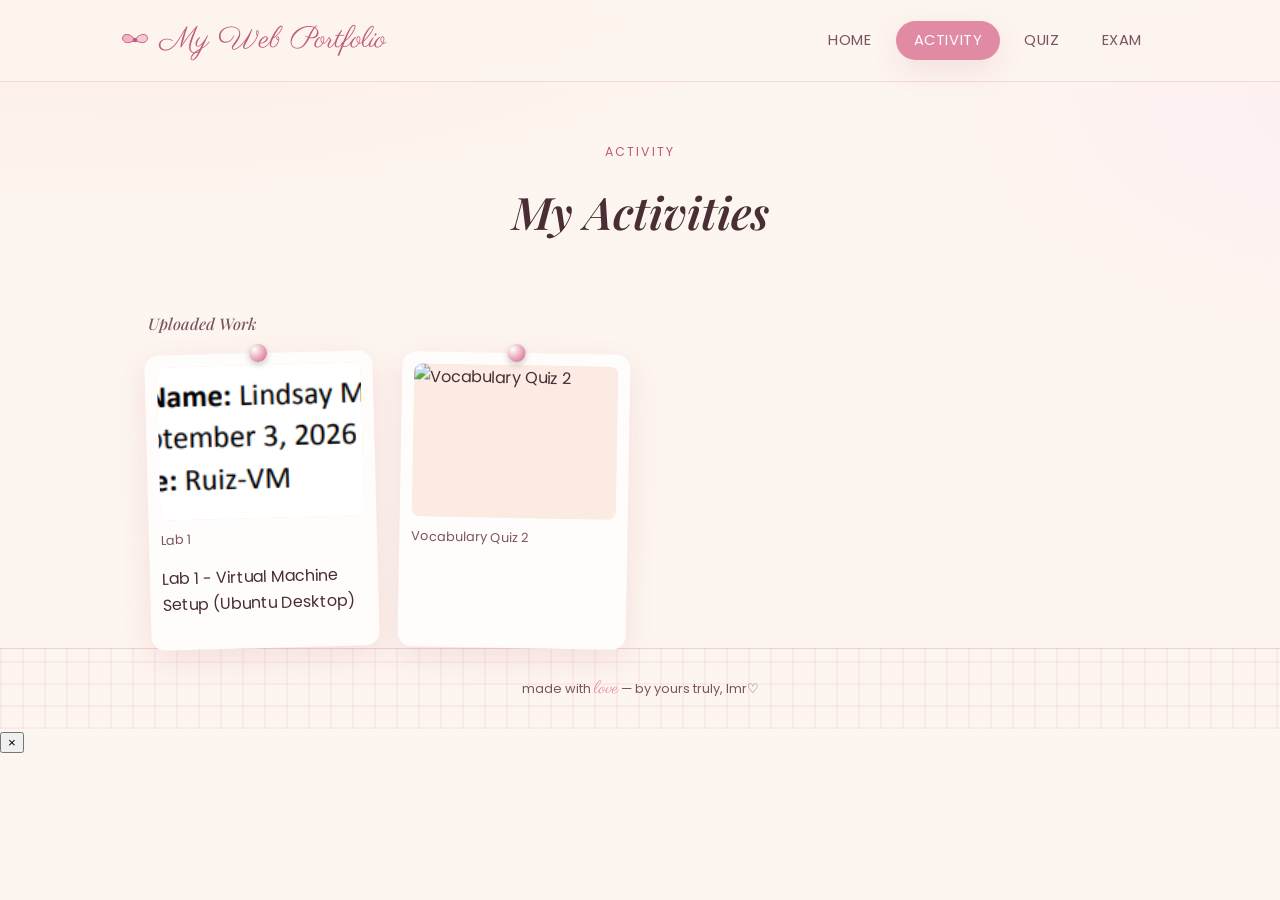
==== activity.html @ f9bc7680 "Update activity.html" ====
<!DOCTYPE html>
<html lang="en">

<head>
    <meta charset="UTF-8">
    <meta name="viewport" content="width=device-width, initial-scale=1.0">
    <title>Activity — Ruiz</title>
    <link rel="stylesheet" href="style.css">
</head>

<body>

    <header class="site-header gingham">
        <div class="wrap nav">
            <a href="index.html" class="brand">
                <svg class="bow-icon" viewBox="0 0 64 64" fill="none" xmlns="http://www.w3.org/2000/svg">
                    <path d="M32 32c-4-8-14-14-22-11-6 2-6 12 0 15 8 4 18-1 22-4z" fill="#f2b3c6" stroke="#c15c78"
                        stroke-width="2" stroke-linejoin="round" />
                    <path d="M32 32c4-8 14-14 22-11 6 2 6 12 0 15-8 4-18-1-22-4z" fill="#f6c9d6" stroke="#c15c78"
                        stroke-width="2" stroke-linejoin="round" />
                    <circle cx="32" cy="32" r="5" fill="#c15c78" />
                </svg>
                My Web Portfolio
            </a>
            <button class="nav-toggle" aria-label="Toggle menu">
                <svg viewBox="0 0 24 24" fill="none" stroke="currentColor" stroke-width="2">
                    <path d="M3 6h18M3 12h18M3 18h18" />
                </svg>
            </button>
            <ul class="nav-links">
                <li><a href="index.html">Home</a></li>
                <li><a href="activity.html" class="active">Activity</a></li>
                <li><a href="quiz.html">Quiz</a></li>
                <li><a href="exam.html">Exam</a></li>
            </ul>
        </div>
    </header>

    <main class="wrap">
        <section class="page-hero">
            <span class="eyebrow">activity</span>
            <h1>My Activities</h1>
        </section>

        <section class="gallery-section">
          
            <div class="gallery-meta">
                <h4>Uploaded Work</h4>
            </div>

            <div class="gallery">

                <!-- ===== copy everything from here... ===== --> 
                
                <div class="card" style="--tilt:-1.5deg;">
                    <span class="pin"></span>
                    <div class="thumb" data-title="Lab 1"
                        data-desc="Lab 1 - Virtual Machine Setup (Ubuntu Desktop)">
                        <img src="Images/Lab1.png" alt="Lab 1" loading="lazy">
                        <a href="Images/Ruiz_Lab1.pdf" target="_blank" type="application/pdf">Open PDF Document</a>
                        <span class="thumb-zoom">
                            <svg viewBox="0 0 24 24" fill="none" stroke="currentColor" stroke-width="2">
                                <circle cx="11" cy="11" r="7" />
                                <path d="M21 21l-4.35-4.35" />
                                <path d="M11 8v6M8 11h6" />
                            </svg>
                        </span>
                    </div>
                    <p class="cap">Lab 1</p>
                    <p class="desc">Lab 1 - Virtual Machine Setup (Ubuntu Desktop)</p>
                </div>
                <!-- ===== ...to here, for each new upload ===== -->

                <div class="card" style="--tilt:1deg;">
                    <span class="pin"></span>
                    <div class="thumb" data-title="Vocabulary Quiz 2" data-desc="">
                        <img src="images/quiz/example2.jpg" alt="Vocabulary Quiz 2" loading="lazy">
                        <span class="thumb-zoom">
                            <svg viewBox="0 0 24 24" fill="none" stroke="currentColor" stroke-width="2">
                                <circle cx="11" cy="11" r="7" />
                                <path d="M21 21l-4.35-4.35" />
                                <path d="M11 8v6M8 11h6" />
                            </svg>
                        </span>
                    </div>
                    <p class="cap">Vocabulary Quiz 2</p>
                </div>

            </div>
        </section>
    </main>

    <footer class="site-footer gingham">
        <div class="wrap">made with <span class="script">love</span> — by yours truly, lmr♡</div>
    </footer>

    <script src="script.js"></script>
</body>

</html>
---- style.css ----
/* ============================================================
   Portfolio — coquette style
   ============================================================ */

@import url('https://fonts.googleapis.com/css2?family=Playfair+Display:ital,wght@0,500;0,600;1,500;1,600&family=Parisienne&family=Poppins:wght@300;400;500;600&display=swap');

:root {
    --cream: #fdf5ef;
    --cream-2: #fbebe3;
    --blush: #f6c9d6;
    --blush-2: #f2b3c6;
    --rose: #e18aa3;
    --deep: #c15c78;
    --text: #4a2e35;
    --text-soft: #7a5560;
    --gold-2: #cba35c;
    --white: #fffdfb;

    --font-display: 'Playfair Display', serif;
    --font-script: 'Parisienne', cursive;
    --font-body: 'Poppins', sans-serif;

    --radius: 22px;
    --shadow-soft: 0 10px 30px rgba(193, 92, 120, 0.14);
    --shadow-lift: 0 16px 40px rgba(193, 92, 120, 0.22);
}

* {
    box-sizing: border-box;
}

html {
    scroll-behavior: smooth;
}

body {
    margin: 0;
    font-family: var(--font-body);
    color: var(--text);
    background:
        radial-gradient(1200px 500px at 10% -10%, var(--cream-2), transparent 60%),
        radial-gradient(900px 500px at 110% 10%, #fceef2, transparent 55%),
        var(--cream);
    min-height: 100vh;
    line-height: 1.6;
}

.gingham {
    background-image:
        repeating-linear-gradient(0deg, rgba(225, 138, 163, 0.10) 0 2px, transparent 2px 22px),
        repeating-linear-gradient(90deg, rgba(225, 138, 163, 0.10) 0 2px, transparent 2px 22px);
}

a {
    color: inherit;
    text-decoration: none;
}

img {
    max-width: 100%;
    display: block;
}

.wrap {
    max-width: 1040px;
    margin: 0 auto;
    padding: 0 28px;
}

.site-header {
    position: sticky;
    top: 0;
    z-index: 50;
    backdrop-filter: blur(6px);
    background: rgba(253, 245, 239, 0.85);
    border-bottom: 1px solid rgba(193, 92, 120, 0.18);
}

.nav {
    display: flex;
    align-items: center;
    justify-content: space-between;
    padding: 16px 0;
}

.brand {
    display: flex;
    align-items: center;
    gap: 10px;
    font-family: var(--font-script);
    font-size: 1.9rem;
    color: var(--deep);
}

.brand .bow-icon {
    width: 30px;
    height: 30px;
    flex-shrink: 0;
}

.nav-links {
    display: flex;
    gap: 6px;
    list-style: none;
    margin: 0;
    padding: 0;
}

.nav-links a {
    position: relative;
    display: inline-block;
    padding: 8px 18px;
    font-size: 0.92rem;
    letter-spacing: 0.04em;
    text-transform: uppercase;
    color: var(--text-soft);
    border-radius: 999px;
    transition: color .25s ease, background .25s ease;
}

.nav-links a:hover {
    color: var(--deep);
    background: var(--blush);
}

.nav-links a.active {
    color: var(--white);
    background: var(--rose);
    box-shadow: var(--shadow-soft);
}

.nav-toggle {
    display: none;
}

.hero {
    padding: 76px 0 60px;
}

.hero-grid {
    display: grid;
    grid-template-columns: 1.1fr 0.9fr;
    gap: 56px;
    align-items: center;
}

.eyebrow {
    display: inline-flex;
    align-items: center;
    gap: 8px;
    font-size: 0.78rem;
    letter-spacing: 0.18em;
    text-transform: uppercase;
    color: var(--deep);
    margin-bottom: 14px;
}

.eyebrow::before {
    content: "";
    width: 26px;
    height: 1px;
    background: var(--rose);
    display: inline-block;
}

.hero h1 {
    font-family: var(--font-display);
    font-weight: 600;
    font-size: clamp(2.4rem, 5vw, 3.6rem);
    margin: 0 0 6px;
    color: var(--text);
}

.hero h1 .script {
    font-family: var(--font-script);
    color: var(--deep);
    font-size: 1.15em;
    font-weight: 400;
}

.hero .subtitle {
    font-family: var(--font-display);
    font-style: italic;
    font-size: 1.15rem;
    color: var(--text-soft);
    margin: 0 0 22px;
}

.about-text {
    font-size: 1.02rem;
    color: var(--text-soft);
    max-width: 46ch;
    margin: 0 0 26px;
}

.editable {
    outline: none;
    border-radius: 10px;
    transition: background .2s ease, box-shadow .2s ease;
}

.editable:hover {
    background: rgba(242, 179, 198, 0.18);
}

.editable:focus {
    background: var(--white);
    box-shadow: 0 0 0 2px var(--blush-2);
    padding: 4px 8px;
    margin: -4px -8px;
}

.edit-hint {
    font-size: 0.78rem;
    color: var(--rose);
    display: inline-flex;
    align-items: center;
    gap: 6px;
    margin-top: 4px;
}

.tag-row {
    display: flex;
    flex-wrap: wrap;
    gap: 10px;
    margin-top: 6px;
}

.tag {
    font-size: 0.8rem;
    padding: 7px 16px;
    border-radius: 999px;
    background: var(--white);
    border: 1px solid var(--blush-2);
    color: var(--deep);
}

.portrait-wrap {
    position: relative;
    justify-self: center;
}

.ribbon-frame {
    position: relative;
    width: 300px;
    height: 360px;
    border-radius: 200px 200px 20px 20px;
    background: var(--white);
    padding: 14px;
    box-shadow: var(--shadow-lift);
    border: 1px solid rgba(193, 92, 120, 0.15);
}

.portrait {
    width: 100%;
    height: 100%;
    border-radius: 190px 190px 10px 10px;
    overflow: hidden;
    background: linear-gradient(160deg, var(--blush), var(--cream-2));
    display: flex;
    align-items: center;
    justify-content: center;
    cursor: pointer;
    position: relative;
}

.portrait img {
    width: 100%;
    height: 100%;
    object-fit: cover;
}

.portrait .placeholder {
    display: flex;
    flex-direction: column;
    align-items: center;
    gap: 10px;
    color: var(--deep);
    text-align: center;
    padding: 20px;
}

.portrait .placeholder svg {
    width: 46px;
    height: 46px;
}

.portrait .placeholder span {
    font-size: 0.82rem;
    max-width: 16ch;
}

.portrait input[type="file"] {
    display: none;
}

.big-bow {
    position: absolute;
    top: -26px;
    left: 50%;
    transform: translateX(-50%);
    width: 76px;
    height: 76px;
    filter: drop-shadow(0 6px 10px rgba(193, 92, 120, 0.35));
}

.portrait-caption {
    text-align: center;
    font-size: 0.78rem;
    color: var(--text-soft);
    margin-top: 14px;
}

.portrait-caption button {
    border: none;
    background: none;
    color: var(--deep);
    font-size: 0.78rem;
    text-decoration: underline;
    cursor: pointer;
    padding: 0;
    font-family: var(--font-body);
}

.divider {
    display: flex;
    align-items: center;
    gap: 16px;
    margin: 10px 0 42px;
    color: var(--rose);
}

.divider .line {
    flex: 1;
    height: 1px;
    background: linear-gradient(90deg, transparent, var(--blush-2), transparent);
}

.divider svg {
    width: 22px;
    height: 22px;
}

.page-hero {
    padding: 56px 0 20px;
    text-align: center;
}

.page-hero .eyebrow {
    justify-content: center;
}

.page-hero .eyebrow::before {
    display: none;
}

.page-hero h1 {
    font-family: var(--font-display);
    font-style: italic;
    font-weight: 600;
    font-size: clamp(2rem, 4.5vw, 2.8rem);
    margin: 0 0 10px;
}

.page-hero p {
    color: var(--text-soft);
    max-width: 52ch;
    margin: 0 auto;
}

.uploader-section {
    padding-bottom: 90px;
}

.dropzone {
    border: 2px dashed var(--blush-2);
    border-radius: var(--radius);
    background: var(--white);
    padding: 46px 24px;
    text-align: center;
    cursor: pointer;
    transition: border-color .2s ease, background .2s ease, transform .15s ease;
    position: relative;
}

.dropzone:hover {
    border-color: var(--rose);
    background: #fff9fb;
}

.dropzone.drag-over {
    border-color: var(--deep);
    background: var(--blush);
    transform: scale(1.005);
}

.dropzone svg {
    width: 44px;
    height: 44px;
    margin-bottom: 12px;
    color: var(--rose);
}

.dropzone h3 {
    font-family: var(--font-display);
    font-style: italic;
    margin: 0 0 6px;
    font-size: 1.3rem;
}

.dropzone p {
    margin: 0;
    color: var(--text-soft);
    font-size: 0.9rem;
}

.dropzone input[type="file"] {
    display: none;
}

.dz-browse {
    display: inline-block;
    margin-top: 16px;
    padding: 10px 26px;
    border-radius: 999px;
    background: var(--rose);
    color: var(--white);
    font-size: 0.85rem;
    letter-spacing: 0.03em;
    box-shadow: var(--shadow-soft);
}

.gallery-meta {
    display: flex;
    justify-content: space-between;
    align-items: baseline;
    margin: 34px 0 16px;
}

.gallery-meta h4 {
    font-family: var(--font-display);
    font-style: italic;
    font-weight: 500;
    margin: 0;
    color: var(--text-soft);
}

.gallery-meta .count {
    font-size: 0.8rem;
    color: var(--rose);
}

.gallery {
    display: grid;
    grid-template-columns: repeat(auto-fill, minmax(190px, 1fr));
    gap: 24px;
}

.gallery-empty {
    grid-column: 1 / -1;
    text-align: center;
    padding: 30px 10px;
    color: var(--text-soft);
    font-size: 0.9rem;
    font-style: italic;
    font-family: var(--font-display);
}

.card {
    background: var(--white);
    border-radius: 14px;
    padding: 12px 12px 16px;
    box-shadow: var(--shadow-soft);
    position: relative;
    transform: rotate(var(--tilt, 0deg));
    transition: transform .2s ease, box-shadow .2s ease;
}

.card:hover {
    transform: rotate(0deg) translateY(-4px);
    box-shadow: var(--shadow-lift);
}

.card .pin {
    position: absolute;
    top: -9px;
    left: 50%;
    transform: translateX(-50%);
    width: 18px;
    height: 18px;
    border-radius: 50%;
    background: radial-gradient(circle at 30% 30%, #fff, var(--rose) 70%);
    box-shadow: 0 3px 6px rgba(0, 0, 0, 0.2);
}

.card .thumb {
    width: 100%;
    aspect-ratio: 4 / 3;
    border-radius: 8px;
    overflow: hidden;
    background: var(--cream-2);
}

.card .thumb img {
    width: 100%;
    height: 100%;
    object-fit: cover;
}

.card .cap {
    margin-top: 10px;
    font-size: 0.8rem;
    color: var(--text-soft);
    display: flex;
    justify-content: space-between;
    align-items: center;
    gap: 8px;
}

.card .cap input {
    border: none;
    background: transparent;
    font-family: var(--font-body);
    font-size: 0.8rem;
    color: var(--text-soft);
    width: 100%;
    outline: none;
}

.card .remove {
    border: none;
    background: none;
    color: var(--rose);
    cursor: pointer;
    font-size: 1rem;
    line-height: 1;
    padding: 2px 4px;
    flex-shrink: 0;
}

.card .remove:hover {
    color: var(--deep);
}

.site-footer {
    padding: 26px 0;
    text-align: center;
    font-size: 0.8rem;
    color: var(--text-soft);
    border-top: 1px solid rgba(193, 92, 120, 0.18);
}

.site-footer .script {
    font-family: var(--font-script);
    font-size: 1.1rem;
    color: var(--rose);
}

@media (max-width: 760px) {
    .hero-grid {
        grid-template-columns: 1fr;
    }

    .portrait-wrap {
        order: -1;
    }

    .nav-links {
        position: fixed;
        inset: 62px 16px auto 16px;
        background: var(--white);
        border-radius: 18px;
        flex-direction: column;
        padding: 10px;
        box-shadow: var(--shadow-lift);
        display: none;
    }

    .nav-links.open {
        display: flex;
    }

    .nav-links a {
        text-align: center;
    }

    .nav-toggle {
        display: inline-flex;
        align-items: center;
        justify-content: center;
        width: 40px;
        height: 40px;
        border-radius: 50%;
        border: 1px solid var(--blush-2);
        background: var(--white);
        cursor: pointer;
    }

    .nav-toggle svg {
        width: 18px;
        height: 18px;
        color: var(--deep);
    }
}

@media (prefers-reduced-motion: reduce) {
    * {
        transition: none !important;
        animation: none !important;
        scroll-behavior: auto !important;
    }
}
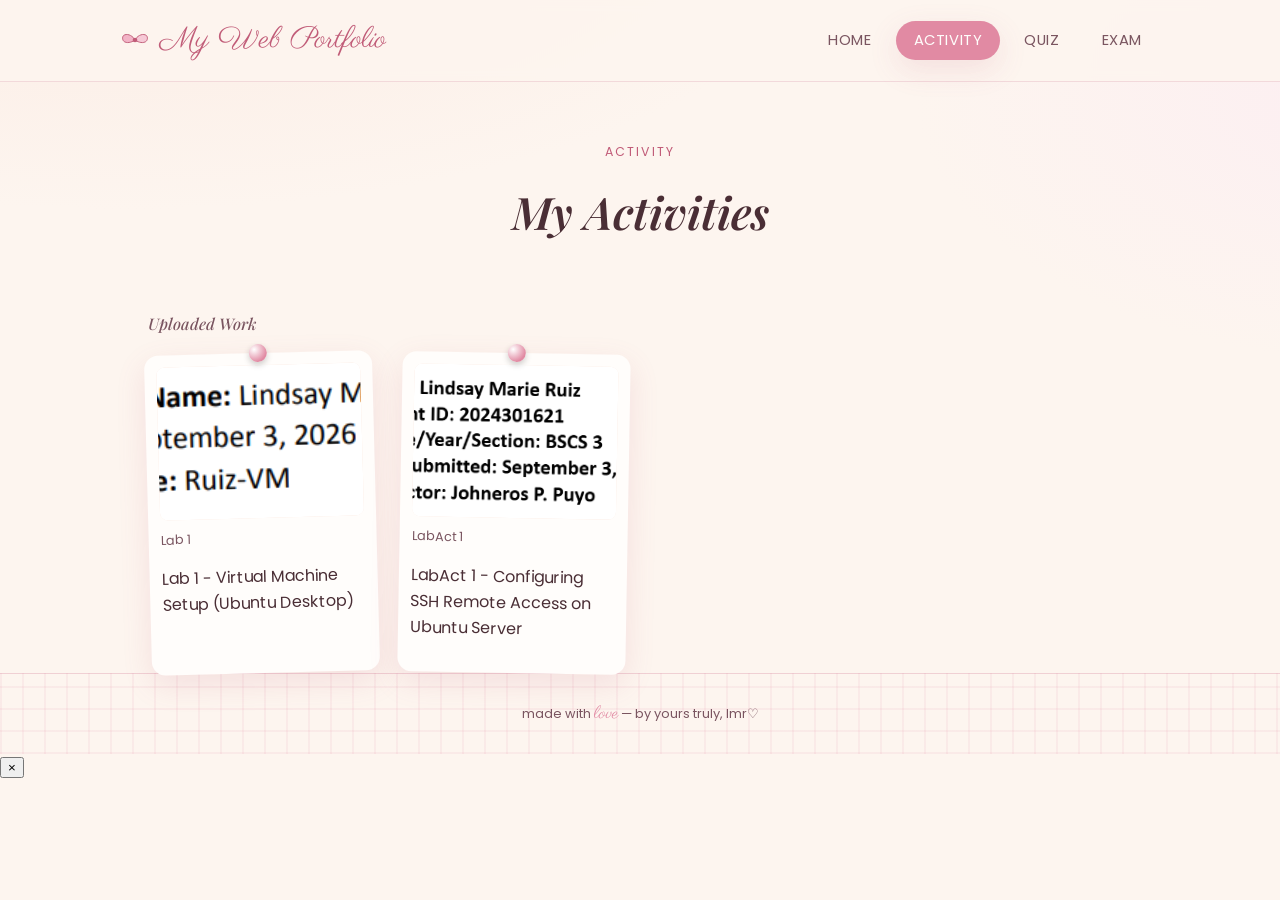
==== commit 298d3308: "Update activity.html" ====
--- a/activity.html
+++ b/activity.html
@@ -49,15 +49,14 @@
             </div>
 
             <div class="gallery">
-
-                <!-- ===== copy everything from here... ===== --> 
                 
                 <div class="card" style="--tilt:-1.5deg;">
                     <span class="pin"></span>
                     <div class="thumb" data-title="Lab 1"
                         data-desc="Lab 1 - Virtual Machine Setup (Ubuntu Desktop)">
-                        <img src="Images/Lab1.png" alt="Lab 1" loading="lazy">
-                        <a href="Images/Ruiz_Lab1.pdf" target="_blank" type="application/pdf">Open PDF Document</a>
+                        <a href="Images/Ruiz_Lab1.pdf" target="_blank" type="application/pdf">
+                            <img src="Images/Lab1.png" alt="Lab 1">
+                        </a>
                         <span class="thumb-zoom">
                             <svg viewBox="0 0 24 24" fill="none" stroke="currentColor" stroke-width="2">
                                 <circle cx="11" cy="11" r="7" />
@@ -69,12 +68,13 @@
                     <p class="cap">Lab 1</p>
                     <p class="desc">Lab 1 - Virtual Machine Setup (Ubuntu Desktop)</p>
                 </div>
-                <!-- ===== ...to here, for each new upload ===== -->
 
                 <div class="card" style="--tilt:1deg;">
                     <span class="pin"></span>
-                    <div class="thumb" data-title="Vocabulary Quiz 2" data-desc="">
-                        <img src="images/quiz/example2.jpg" alt="Vocabulary Quiz 2" loading="lazy">
+                    <div class="thumb" data-title="LabAct1" data-desc="LabAct1 - Configuring SSH Remote Access on Ubuntu Server">
+                        <a href="Images/Ruiz_Lab-Act1(2).pdf" target="_blank" type="application/pdf">
+                            <img src="Images/LabAct1(2).png" alt="LabAct1">
+                        </a>
                         <span class="thumb-zoom">
                             <svg viewBox="0 0 24 24" fill="none" stroke="currentColor" stroke-width="2">
                                 <circle cx="11" cy="11" r="7" />
@@ -83,7 +83,8 @@
                             </svg>
                         </span>
                     </div>
-                    <p class="cap">Vocabulary Quiz 2</p>
+                    <p class="cap">LabAct 1</p>
+                    <p class="desc">LabAct 1 - Configuring SSH Remote Access on Ubuntu Server</p>
                 </div>
 
             </div>
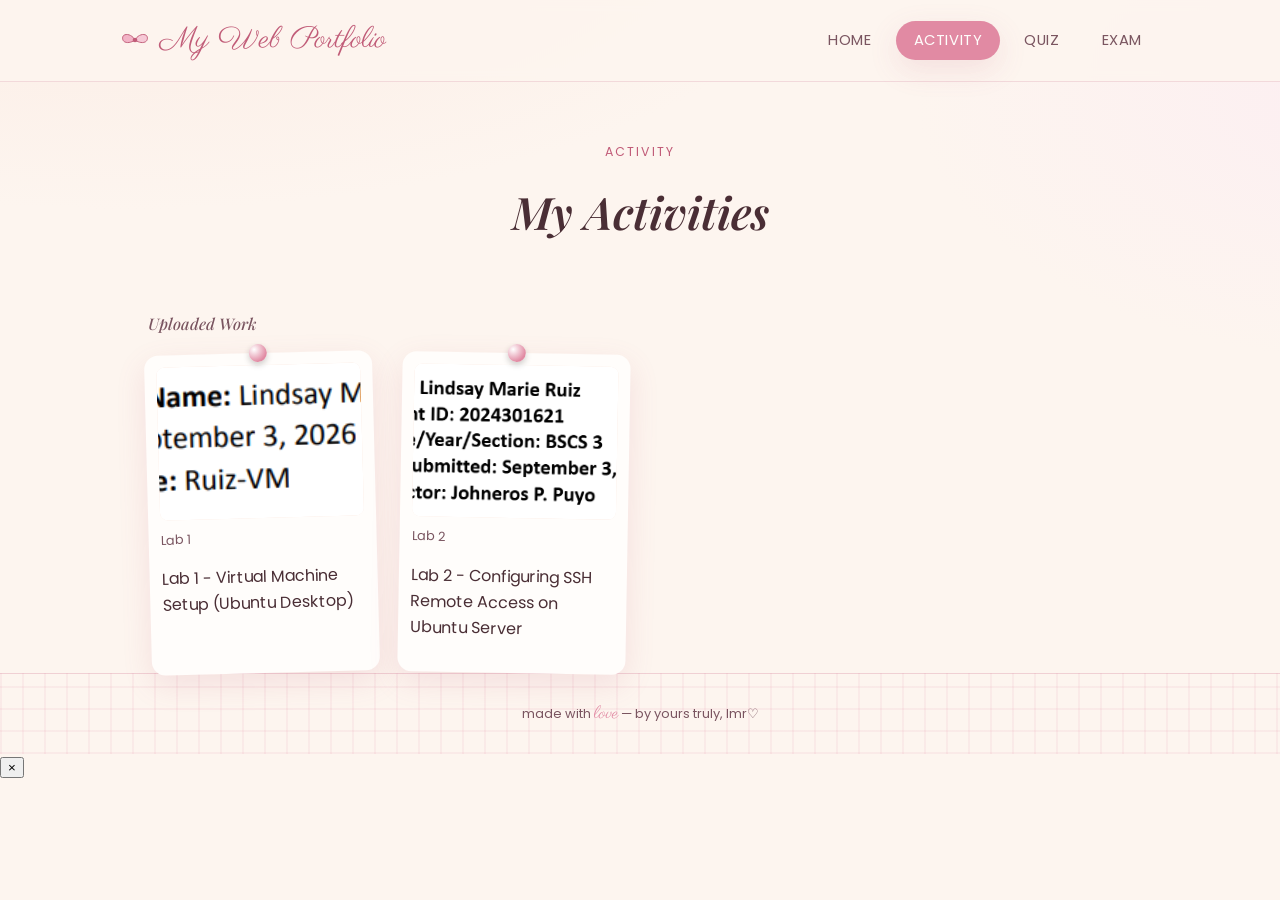
==== commit 27ff0563: "Update lab descriptions in activity.html" ====
--- a/activity.html
+++ b/activity.html
@@ -53,7 +53,7 @@
                 <div class="card" style="--tilt:-1.5deg;">
                     <span class="pin"></span>
                     <div class="thumb" data-title="Lab 1"
-                        data-desc="Lab 1 - Virtual Machine Setup (Ubuntu Desktop)">
+                        data-desc="Lab 1 - Virtualization">
                         <a href="Images/Ruiz_Lab1.pdf" target="_blank" type="application/pdf">
                             <img src="Images/Lab1.png" alt="Lab 1">
                         </a>
@@ -71,7 +71,7 @@
 
                 <div class="card" style="--tilt:1deg;">
                     <span class="pin"></span>
-                    <div class="thumb" data-title="LabAct1" data-desc="LabAct1 - Configuring SSH Remote Access on Ubuntu Server">
+                    <div class="thumb" data-title="LabAct1" data-desc="Lab 2 - Virtual Server">
                         <a href="Images/Ruiz_Lab-Act1(2).pdf" target="_blank" type="application/pdf">
                             <img src="Images/LabAct1(2).png" alt="LabAct1">
                         </a>
@@ -83,8 +83,8 @@
                             </svg>
                         </span>
                     </div>
-                    <p class="cap">LabAct 1</p>
-                    <p class="desc">LabAct 1 - Configuring SSH Remote Access on Ubuntu Server</p>
+                    <p class="cap">Lab 2</p>
+                    <p class="desc">Lab 2 - Configuring SSH Remote Access on Ubuntu Server</p>
                 </div>
 
             </div>
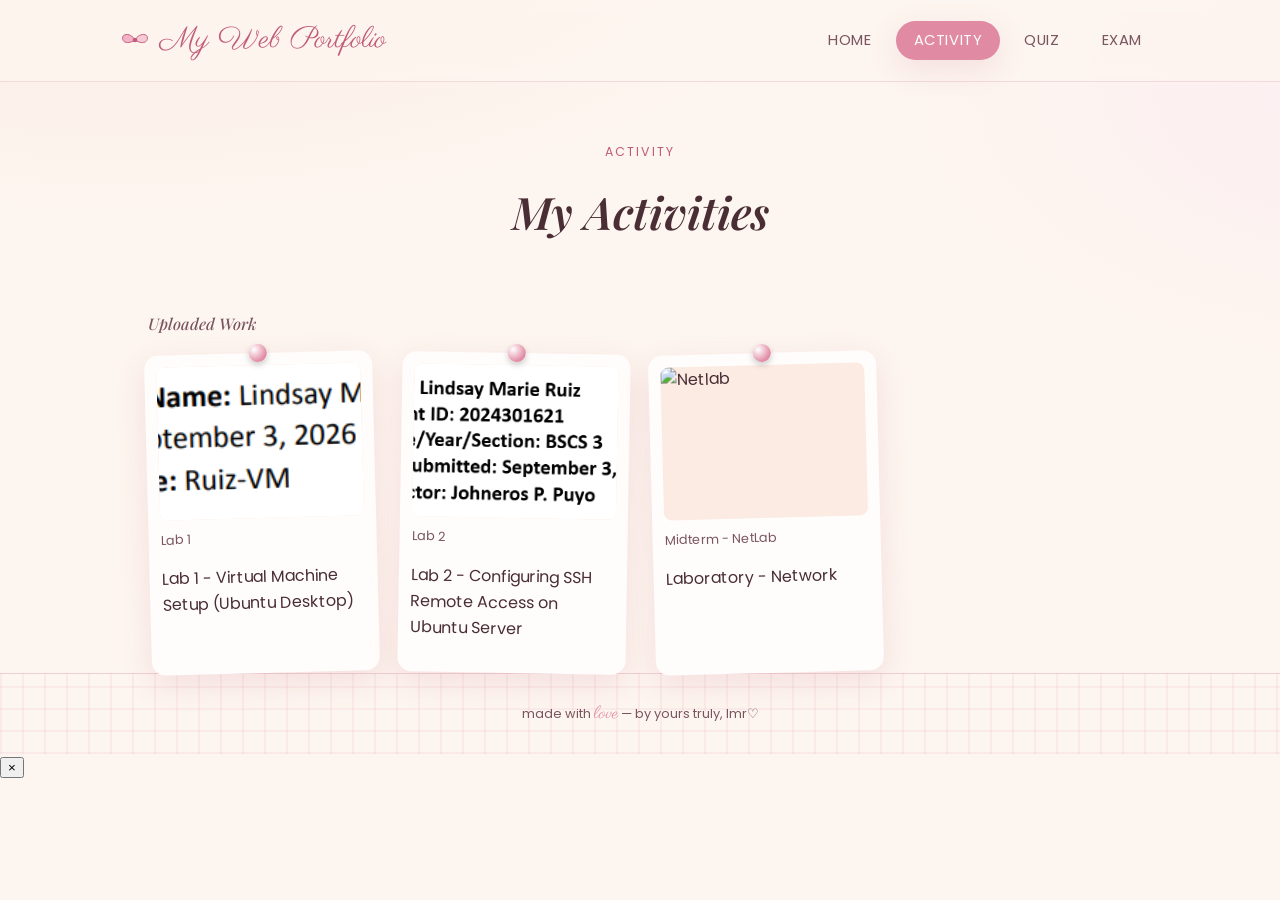
==== commit bf78d78c: "Update activity.html" ====
--- a/activity.html
+++ b/activity.html
@@ -87,6 +87,29 @@
                     <p class="desc">Lab 2 - Configuring SSH Remote Access on Ubuntu Server</p>
                 </div>
 
+                <!-- Midterm -->
+
+                <!-- Lab 1 -->
+
+                <div class="card" style="--tilt:-1.5deg;">
+                    <span class="pin"></span>
+                    <div class="thumb" data-title="Netlab"
+                        data-desc="Network Laboratory">
+                        <a href="Images/RUIZ_NETLAB.pdf" target="_blank" type="application/pdf">
+                            <img src="_" alt="Netlab">
+                        </a>
+                        <span class="thumb-zoom">
+                            <svg viewBox="0 0 24 24" fill="none" stroke="currentColor" stroke-width="2">
+                                <circle cx="11" cy="11" r="7" />
+                                <path d="M21 21l-4.35-4.35" />
+                                <path d="M11 8v6M8 11h6" />
+                            </svg>
+                        </span>
+                    </div>
+                    <p class="cap">Midterm - NetLab</p>
+                    <p class="desc">Laboratory - Network</p>
+                </div>
+
             </div>
         </section>
     </main>
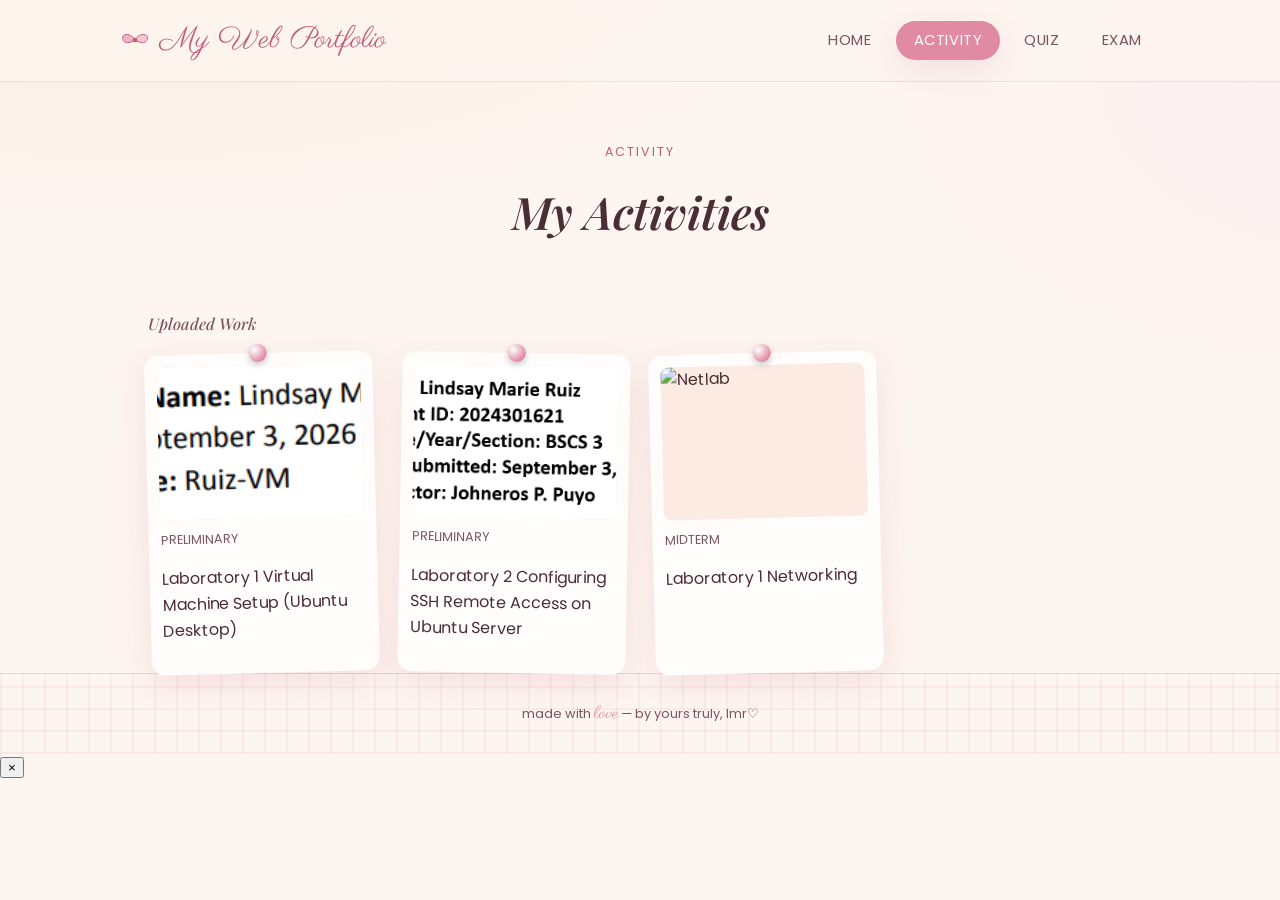
==== commit 65c298a2: "Update activity.html" ====
--- a/activity.html
+++ b/activity.html
@@ -65,8 +65,9 @@
                             </svg>
                         </span>
                     </div>
-                    <p class="cap">Lab 1</p>
-                    <p class="desc">Lab 1 - Virtual Machine Setup (Ubuntu Desktop)</p>
+                    <p class="cap">PRELIMINARY</p>
+                    <p class="desc">Laboratory 1
+                        Virtual Machine Setup (Ubuntu Desktop)</p>
                 </div>
 
                 <div class="card" style="--tilt:1deg;">
@@ -83,8 +84,9 @@
                             </svg>
                         </span>
                     </div>
-                    <p class="cap">Lab 2</p>
-                    <p class="desc">Lab 2 - Configuring SSH Remote Access on Ubuntu Server</p>
+                    <p class="cap">PRELIMINARY</p>
+                    <p class="desc">Laboratory 2
+                        Configuring SSH Remote Access on Ubuntu Server</p>
                 </div>
 
                 <!-- Midterm -->
@@ -106,8 +108,9 @@
                             </svg>
                         </span>
                     </div>
-                    <p class="cap">Midterm - NetLab</p>
-                    <p class="desc">Laboratory - Network</p>
+                    <p class="cap">MIDTERM</p>
+                    <p class="desc">Laboratory 1
+                        Networking</p>
                 </div>
 
             </div>
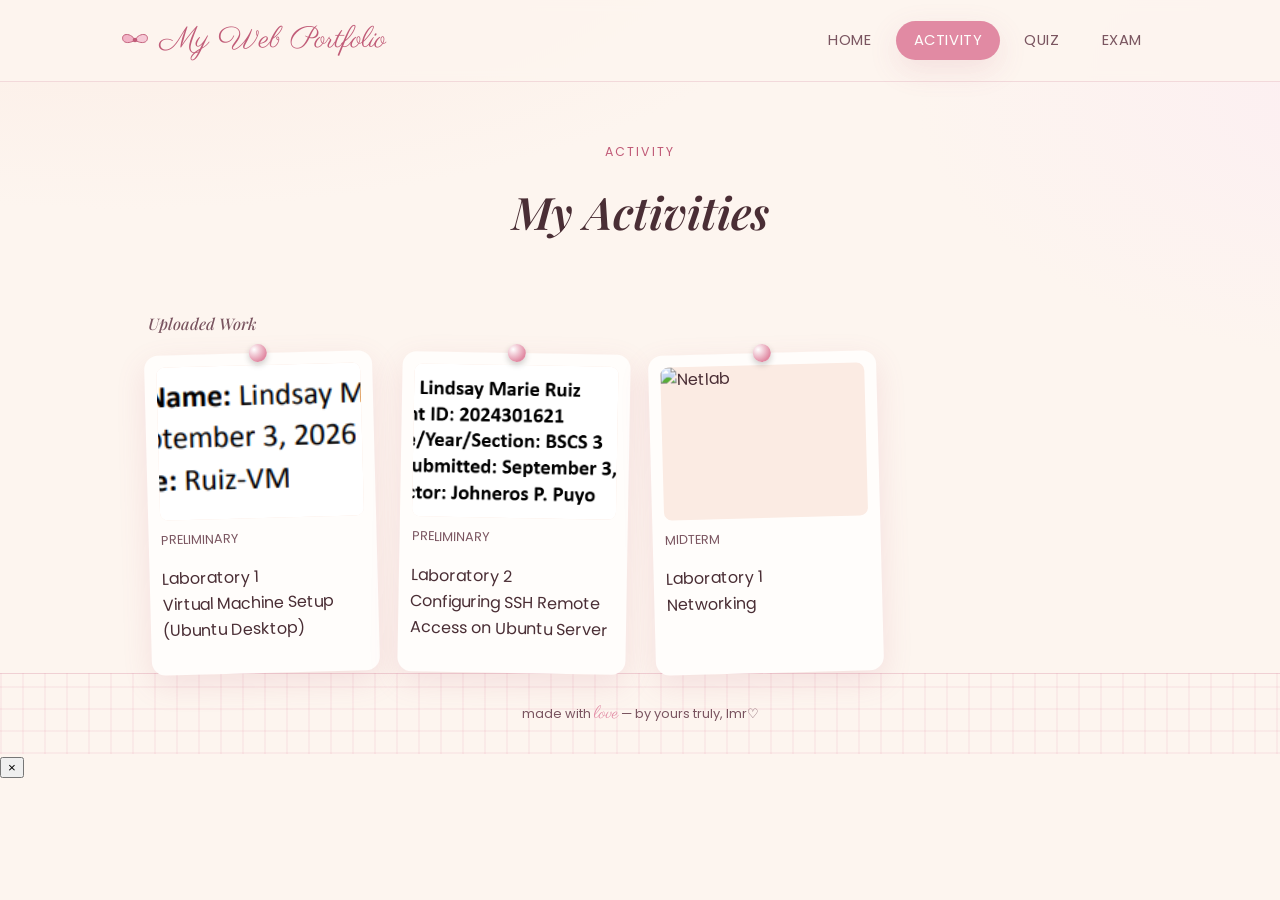
==== commit b8309320: "Update activity.html" ====
--- a/activity.html
+++ b/activity.html
@@ -66,8 +66,7 @@
                         </span>
                     </div>
                     <p class="cap">PRELIMINARY</p>
-                    <p class="desc">Laboratory 1
-                        Virtual Machine Setup (Ubuntu Desktop)</p>
+                    <p class="desc">Laboratory 1<br>Virtual Machine Setup (Ubuntu Desktop)</p>
                 </div>
 
                 <div class="card" style="--tilt:1deg;">
@@ -85,8 +84,7 @@
                         </span>
                     </div>
                     <p class="cap">PRELIMINARY</p>
-                    <p class="desc">Laboratory 2
-                        Configuring SSH Remote Access on Ubuntu Server</p>
+                    <p class="desc">Laboratory 2<br>Configuring SSH Remote Access on Ubuntu Server</p>
                 </div>
 
                 <!-- Midterm -->
@@ -109,8 +107,7 @@
                         </span>
                     </div>
                     <p class="cap">MIDTERM</p>
-                    <p class="desc">Laboratory 1
-                        Networking</p>
+                    <p class="desc">Laboratory 1<br>Networking</p>
                 </div>
 
             </div>
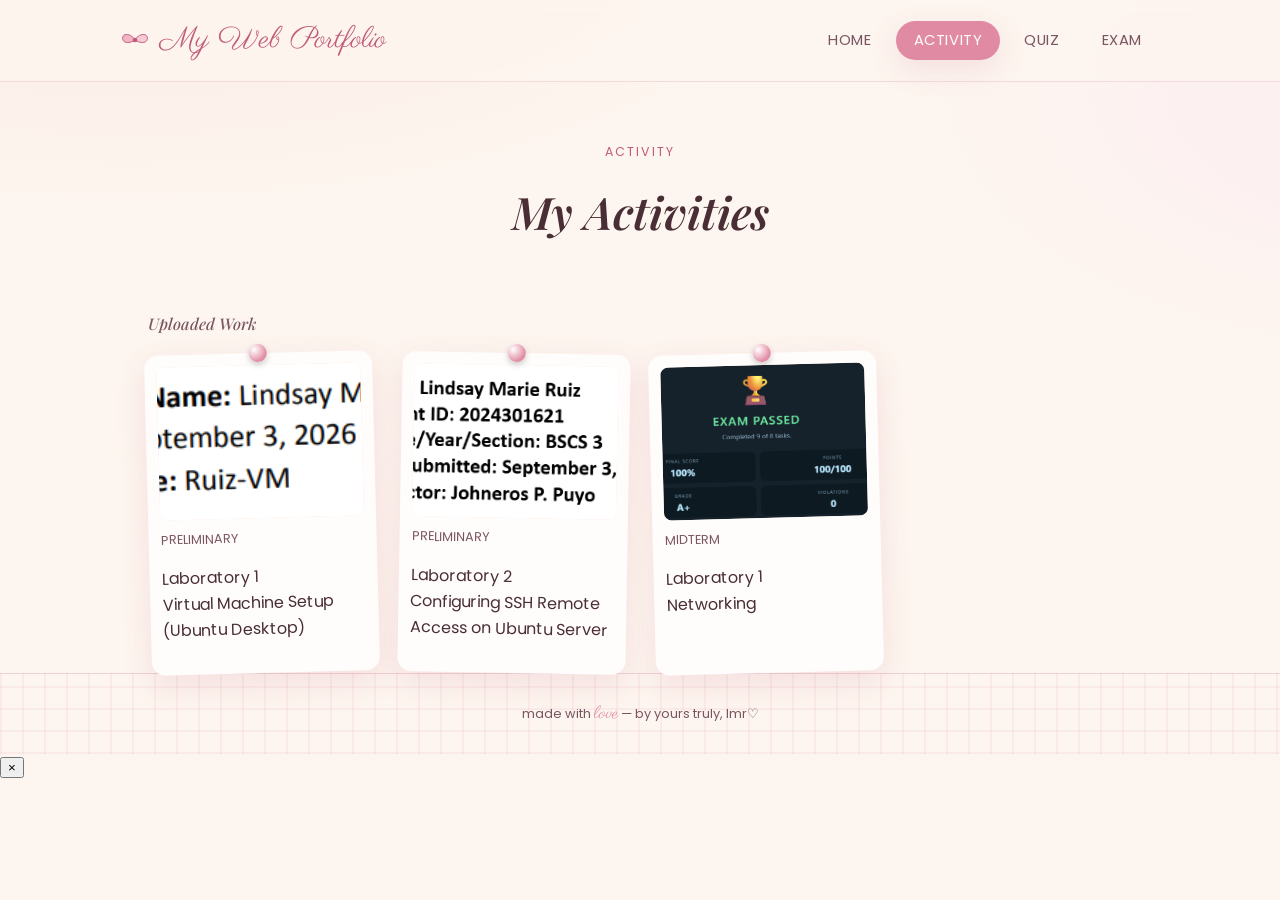
==== commit f1069ae9: "Update activity.html" ====
--- a/activity.html
+++ b/activity.html
@@ -96,7 +96,7 @@
                     <div class="thumb" data-title="Netlab"
                         data-desc="Network Laboratory">
                         <a href="Images/RUIZ_NETLAB.pdf" target="_blank" type="application/pdf">
-                            <img src="_" alt="Netlab">
+                            <img src="Images/Ruiz_Lab (midterm).png" alt="Netlab">
                         </a>
                         <span class="thumb-zoom">
                             <svg viewBox="0 0 24 24" fill="none" stroke="currentColor" stroke-width="2">
